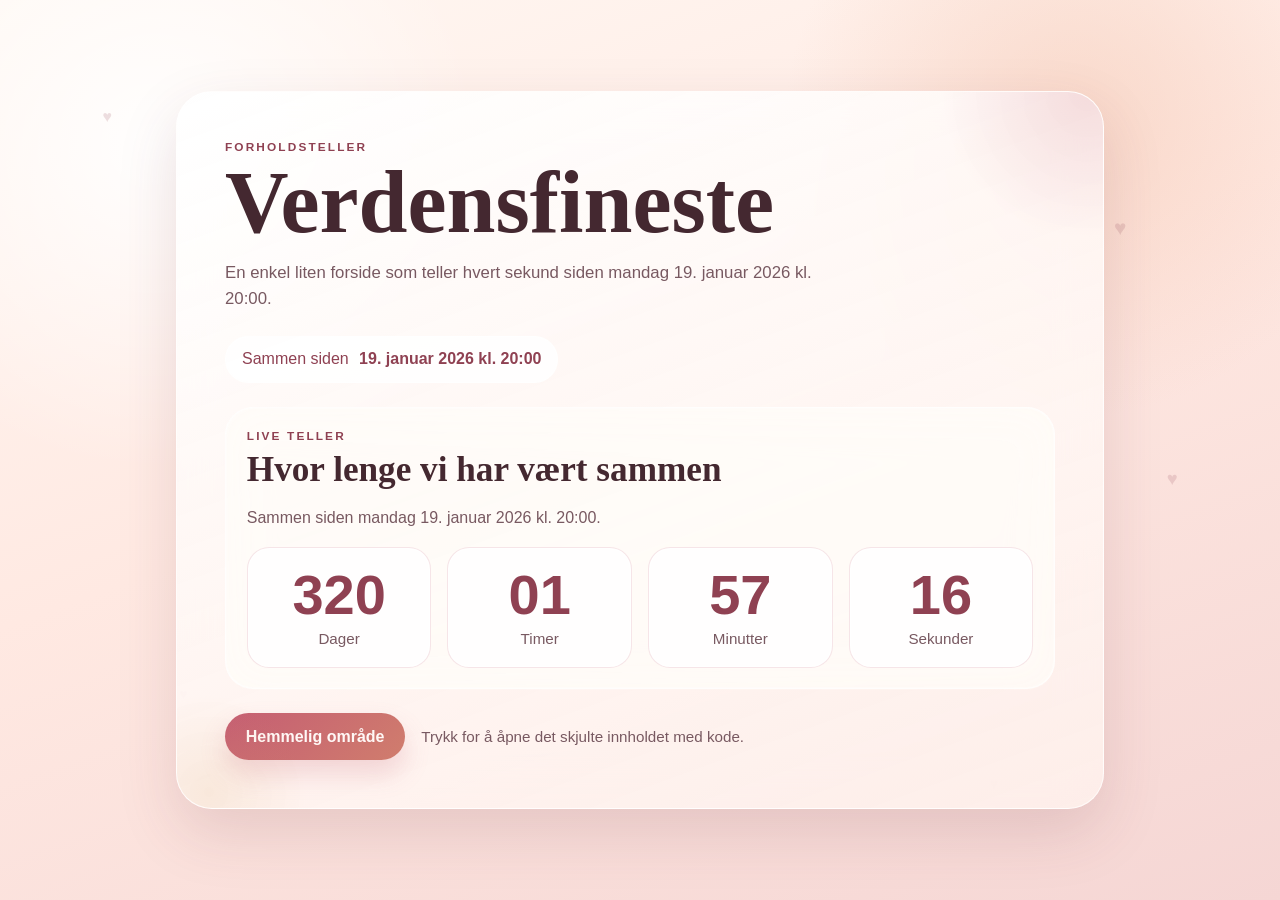
==== index.html @ 54b2a621 "første versjon" ====
<!DOCTYPE html>
<html lang="no">
<head>
  <meta charset="UTF-8">
  <meta name="viewport" content="width=device-width, initial-scale=1.0">
  <title>Forholdsteller | Verdensfineste</title>
  <link rel="stylesheet" href="style.css">
  <script src="script.js" defer></script>
</head>
<body>
  <div class="floating-hearts" aria-hidden="true">
    <span class="heart heart-1">&hearts;</span>
    <span class="heart heart-2">&hearts;</span>
    <span class="heart heart-3">&hearts;</span>
    <span class="heart heart-4">&hearts;</span>
    <span class="heart heart-5">&hearts;</span>
    <span class="heart heart-6">&hearts;</span>
  </div>

  <div class="page-shell">
    <main class="container">
      <section class="hero-card">
        <p class="eyebrow">Forholdsteller</p>
        <h1>Verdensfineste</h1>
        <p class="hero-copy">
          En enkel liten forside som teller hvert sekund siden mandag 19. januar 2026 kl. 20:00.
        </p>

        <div class="start-chip">
          <span>Sammen siden</span>
          <strong id="relationship-start-text">19. januar 2026 kl. 20:00</strong>
        </div>

        <section class="counter-card" aria-labelledby="relationship-title">
          <div class="counter-heading">
            <div>
              <p class="eyebrow">Live teller</p>
              <h2 id="relationship-title">Hvor lenge vi har v&aelig;rt sammen</h2>
            </div>
            <p class="counter-note" id="relationship-status">Oppdateres hvert sekund.</p>
          </div>

          <div class="hero-counter">
            <article class="counter-box">
              <strong class="counter-value" id="relationship-days">0</strong>
              <span class="counter-label">Dager</span>
            </article>
            <article class="counter-box">
              <strong class="counter-value" id="relationship-hours">00</strong>
              <span class="counter-label">Timer</span>
            </article>
            <article class="counter-box">
              <strong class="counter-value" id="relationship-minutes">00</strong>
              <span class="counter-label">Minutter</span>
            </article>
            <article class="counter-box">
              <strong class="counter-value" id="relationship-seconds">00</strong>
              <span class="counter-label">Sekunder</span>
            </article>
          </div>
        </section>

        <div class="hero-actions">
          <button class="secret-button" id="secret-button" type="button">Hemmelig omr&#229;de</button>
          <p class="tiny-note">Trykk for &aring; &aring;pne det skjulte innholdet med kode.</p>
        </div>
      </section>
    </main>
  </div>

  <div class="modal-backdrop" id="secret-modal" aria-hidden="true">
    <div class="modal-card" role="dialog" aria-modal="true" aria-labelledby="secret-title">
      <button class="modal-close" id="modal-close" type="button" aria-label="Lukk">&times;</button>

      <section class="unlock-view" id="unlock-view">
        <p class="eyebrow">Privat</p>
        <h2 id="secret-title">Hemmelig omr&#229;de</h2>
        <p class="modal-copy">
          Skriv inn riktig kode for &aring; &aring;pne bursdagsnedtelling, jubileumer og blomsterp&aring;minnelser.
        </p>

        <form class="secret-form" id="secret-form">
          <label class="field-label" for="secret-code">Kode</label>
          <div class="field-row">
            <input
              class="secret-input"
              id="secret-code"
              name="secret-code"
              type="password"
              autocomplete="off"
              placeholder="Skriv inn koden"
            >
            <button class="unlock-button" type="submit">&Aring;pne</button>
          </div>
          <p class="error-message" id="secret-error" hidden aria-live="polite">Feil kode. Pr&oslash;v igjen.</p>
        </form>
      </section>

      <section class="secret-view" id="secret-view" hidden>
        <div class="modal-header">
          <div>
            <p class="eyebrow">L&aring;st opp</p>
            <h2>Bare for dere to</h2>
          </div>
          <p class="modal-copy">
            Her ligger alt det romantiske som ikke trenger &aring; st&aring; p&aring; forsiden.
          </p>
        </div>

        <div class="secret-grid">
          <article class="secret-panel">
            <p class="panel-kicker">Neste feiring</p>
            <h3>Nedtelling til bursdagen hennes</h3>
            <p class="panel-date" id="birthday-date">2. oktober</p>

            <div class="mini-counter">
              <div class="mini-counter-box">
                <strong id="birthday-days">0</strong>
                <span>Dager</span>
              </div>
              <div class="mini-counter-box">
                <strong id="birthday-hours">00</strong>
                <span>Timer</span>
              </div>
              <div class="mini-counter-box">
                <strong id="birthday-minutes">00</strong>
                <span>Minutter</span>
              </div>
              <div class="mini-counter-box">
                <strong id="birthday-seconds">00</strong>
                <span>Sekunder</span>
              </div>
            </div>

            <p class="panel-note" id="birthday-note">Neste bursdag kommer snart.</p>
          </article>

          <article class="secret-panel">
            <p class="panel-kicker">Neste milep&aelig;l</p>
            <h3 id="anniversary-name">1 uke</h3>
            <p class="panel-date" id="anniversary-date">26. januar 2026 kl. 20:00</p>
            <p class="panel-note" id="anniversary-remaining">7 dager igjen</p>
          </article>

          <article class="secret-panel secret-panel-wide">
            <div class="panel-split">
              <div>
                <p class="panel-kicker">Blomsterp&aring;minnelser</p>
                <h3 id="flower-name">Hver m&aring;ned den 19.</h3>
                <p class="panel-date" id="flower-date">19. juni 2026</p>
                <p class="panel-note" id="flower-remaining">0 dager igjen</p>
              </div>

              <div>
                <p class="panel-kicker">Huskedager</p>
                <ul class="rules-list">
                  <li>Hver m&aring;ned den 19.</li>
                  <li>1 uke f&oslash;r bursdagen hennes</li>
                  <li>P&aring; bursdagen hennes</li>
                  <li>1 uke f&oslash;r &aring;rsdag</li>
                  <li>P&aring; &aring;rsdag</li>
                </ul>
              </div>
            </div>
          </article>

          <article class="secret-panel secret-panel-wide">
            <div class="timeline-heading">
              <div>
                <p class="panel-kicker">Jubileumer</p>
                <h3>Planlagte milep&aelig;ler</h3>
              </div>
              <p class="timeline-copy">
                Alle datoene regnes fra mandag 19. januar 2026 kl. 20:00.
              </p>
            </div>
            <ul class="timeline-list" id="milestone-list"></ul>
          </article>
        </div>
      </section>
    </div>
  </div>
</body>
</html>
---- style.css ----
:root {
  --bg-top: #fff8f3;
  --bg-mid: #ffe9e2;
  --bg-bottom: #f5d6d4;
  --surface: rgba(255, 252, 249, 0.72);
  --surface-strong: rgba(255, 255, 255, 0.92);
  --surface-soft: rgba(255, 247, 243, 0.84);
  --rose: #c55e73;
  --rose-deep: #8f4152;
  --peach: #f3c4ae;
  --gold: #d6a262;
  --ink: #442830;
  --muted: #785961;
  --line: rgba(197, 94, 115, 0.16);
  --shadow: 0 24px 60px rgba(116, 53, 65, 0.15);
  --radius-xl: 36px;
  --radius-lg: 28px;
  --radius-md: 22px;
}

* {
  box-sizing: border-box;
}

html {
  scroll-behavior: smooth;
}

body {
  margin: 0;
  min-height: 100vh;
  color: var(--ink);
  font-family: "Avenir Next", "Trebuchet MS", sans-serif;
  background:
    radial-gradient(circle at 12% 16%, rgba(255, 255, 255, 0.92) 0, rgba(255, 255, 255, 0) 24%),
    radial-gradient(circle at 84% 14%, rgba(243, 196, 174, 0.5) 0, rgba(243, 196, 174, 0) 22%),
    linear-gradient(160deg, var(--bg-top) 0%, var(--bg-mid) 46%, var(--bg-bottom) 100%);
}

body.is-modal-open {
  overflow: hidden;
}

button,
input {
  font: inherit;
}

.page-shell {
  position: relative;
  isolation: isolate;
  overflow: hidden;
}

.container {
  width: min(68rem, calc(100% - 1.5rem));
  min-height: 100vh;
  margin: 0 auto;
  padding: 1.5rem 0;
  display: grid;
  place-items: center;
}

.floating-hearts {
  position: fixed;
  inset: 0;
  pointer-events: none;
  z-index: 0;
}

.heart {
  position: absolute;
  color: rgba(143, 65, 82, 0.16);
  animation: drift 10s ease-in-out infinite;
}

.heart-1 {
  top: 12%;
  left: 8%;
  font-size: 1rem;
}

.heart-2 {
  top: 24%;
  right: 12%;
  font-size: 1.3rem;
  animation-delay: -2s;
}

.heart-3 {
  bottom: 22%;
  left: 14%;
  font-size: 0.9rem;
  animation-delay: -5s;
}

.heart-4 {
  top: 52%;
  right: 8%;
  font-size: 1.15rem;
  animation-delay: -1s;
}

.heart-5 {
  bottom: 12%;
  right: 22%;
  font-size: 0.95rem;
  animation-delay: -3.5s;
}

.heart-6 {
  top: 68%;
  left: 44%;
  font-size: 0.85rem;
  animation-delay: -6s;
}

.hero-card,
.counter-card,
.modal-card,
.secret-panel {
  backdrop-filter: blur(22px);
}

.hero-card {
  position: relative;
  z-index: 1;
  width: min(100%, 58rem);
  padding: clamp(1.6rem, 4vw, 3rem);
  border-radius: var(--radius-xl);
  border: 1px solid rgba(255, 255, 255, 0.72);
  background: linear-gradient(160deg, rgba(255, 255, 255, 0.9), rgba(255, 243, 238, 0.78));
  box-shadow: var(--shadow);
  overflow: hidden;
}

.hero-card::before,
.hero-card::after {
  content: "";
  position: absolute;
  border-radius: 999px;
  pointer-events: none;
}

.hero-card::before {
  width: 18rem;
  height: 18rem;
  top: -9rem;
  right: -8rem;
  background: radial-gradient(circle, rgba(197, 94, 115, 0.18) 0, rgba(197, 94, 115, 0) 72%);
}

.hero-card::after {
  width: 12rem;
  height: 12rem;
  bottom: -5rem;
  left: -4rem;
  background: radial-gradient(circle, rgba(214, 162, 98, 0.15) 0, rgba(214, 162, 98, 0) 72%);
}

.eyebrow,
.panel-kicker {
  margin: 0 0 0.55rem;
  text-transform: uppercase;
  letter-spacing: 0.18em;
  font-size: 0.74rem;
  font-weight: 700;
  color: var(--rose-deep);
}

h1,
h2,
h3 {
  margin: 0;
  font-family: "Iowan Old Style", "Palatino Linotype", Georgia, serif;
  font-weight: 700;
}

h1 {
  font-size: clamp(3rem, 8vw, 5.5rem);
  line-height: 0.92;
  max-width: 8ch;
}

h2 {
  font-size: clamp(1.6rem, 4vw, 2.2rem);
  line-height: 1.08;
}

h3 {
  font-size: clamp(1.2rem, 3.4vw, 1.55rem);
  line-height: 1.15;
}

.hero-copy,
.counter-note,
.modal-copy,
.timeline-copy,
.panel-date,
.tiny-note {
  margin: 0;
  color: var(--muted);
  line-height: 1.6;
}

.hero-copy {
  max-width: 38rem;
  margin-top: 1rem;
  font-size: 1.05rem;
}

.start-chip {
  display: inline-flex;
  flex-wrap: wrap;
  gap: 0.4rem 0.65rem;
  align-items: center;
  margin-top: 1.4rem;
  padding: 0.85rem 1rem;
  border-radius: 999px;
  background: rgba(255, 255, 255, 0.8);
  border: 1px solid rgba(255, 255, 255, 0.72);
  color: var(--rose-deep);
}

.start-chip strong {
  font-weight: 700;
}

.counter-card {
  margin-top: 1.5rem;
  padding: 1.3rem;
  border-radius: var(--radius-lg);
  background: var(--surface);
  border: 1px solid rgba(255, 255, 255, 0.7);
  box-shadow: inset 0 0 0 1px rgba(255, 255, 255, 0.3);
}

.counter-heading {
  display: flex;
  justify-content: space-between;
  align-items: end;
  gap: 1rem;
  flex-wrap: wrap;
  margin-bottom: 1rem;
}

.hero-counter,
.mini-counter,
.secret-grid {
  display: grid;
  gap: 1rem;
}

.hero-counter {
  grid-template-columns: repeat(4, minmax(0, 1fr));
}

.counter-box {
  padding: 1.2rem 1rem;
  border-radius: var(--radius-md);
  background: var(--surface-strong);
  border: 1px solid var(--line);
  text-align: center;
  box-shadow: inset 0 0 0 1px rgba(255, 255, 255, 0.28);
}

.counter-value,
.mini-counter-box strong {
  display: block;
  color: var(--rose-deep);
  line-height: 1;
}

.counter-value {
  font-size: clamp(2rem, 5vw, 3.5rem);
}

.counter-label,
.mini-counter-box span {
  display: block;
  margin-top: 0.45rem;
  color: var(--muted);
  font-size: 0.95rem;
}

.hero-actions {
  margin-top: 1.5rem;
  display: flex;
  flex-wrap: wrap;
  gap: 0.85rem 1rem;
  align-items: center;
}

.secret-button,
.unlock-button {
  border: 0;
  cursor: pointer;
  transition: transform 0.2s ease, box-shadow 0.2s ease, background 0.2s ease;
}

.secret-button {
  padding: 0.9rem 1.3rem;
  border-radius: 999px;
  background: linear-gradient(135deg, var(--rose), #d07d6d);
  color: #fff8f6;
  box-shadow: 0 14px 26px rgba(197, 94, 115, 0.22);
  font-weight: 700;
}

.secret-button:hover,
.secret-button:focus-visible,
.unlock-button:hover,
.unlock-button:focus-visible,
.modal-close:hover,
.modal-close:focus-visible {
  transform: translateY(-1px);
}

.tiny-note {
  font-size: 0.95rem;
}

.modal-backdrop {
  position: fixed;
  inset: 0;
  z-index: 10;
  display: flex;
  align-items: center;
  justify-content: center;
  padding: 1rem;
  background: rgba(76, 43, 52, 0.26);
  opacity: 0;
  visibility: hidden;
  pointer-events: none;
  transition: opacity 0.28s ease, visibility 0.28s ease;
}

.modal-backdrop.is-open {
  opacity: 1;
  visibility: visible;
  pointer-events: auto;
}

.modal-card {
  position: relative;
  width: min(100%, 60rem);
  max-height: min(92vh, 58rem);
  overflow: auto;
  padding: 1.35rem;
  border-radius: 32px;
  border: 1px solid rgba(255, 255, 255, 0.78);
  background: linear-gradient(180deg, rgba(255, 253, 251, 0.97), rgba(255, 244, 240, 0.92));
  box-shadow: 0 34px 70px rgba(78, 41, 52, 0.24);
  transform: translateY(20px) scale(0.985);
  transition: transform 0.28s ease;
}

.modal-backdrop.is-open .modal-card {
  transform: translateY(0) scale(1);
}

.modal-close {
  position: sticky;
  top: 0;
  margin-left: auto;
  display: grid;
  place-items: center;
  width: 2.3rem;
  height: 2.3rem;
  border: 0;
  border-radius: 999px;
  background: rgba(255, 255, 255, 0.9);
  color: var(--rose-deep);
  cursor: pointer;
  font-size: 1.25rem;
  box-shadow: 0 10px 18px rgba(78, 41, 52, 0.1);
}

.unlock-view,
.secret-view {
  animation: soft-rise 0.35s ease both;
}

.unlock-view {
  padding: 0.2rem 0.2rem 0.6rem;
}

.secret-form {
  margin-top: 1.4rem;
}

.field-label {
  display: block;
  margin-bottom: 0.5rem;
  color: var(--ink);
  font-weight: 700;
}

.field-row {
  display: flex;
  gap: 0.75rem;
}

.secret-input {
  flex: 1;
  min-width: 0;
  padding: 0.95rem 1rem;
  border-radius: 18px;
  border: 1px solid var(--line);
  background: rgba(255, 255, 255, 0.95);
  color: var(--ink);
  box-shadow: inset 0 0 0 1px rgba(255, 255, 255, 0.4);
}

.secret-input:focus-visible {
  outline: 2px solid rgba(197, 94, 115, 0.35);
  outline-offset: 2px;
}

.unlock-button {
  padding: 0.95rem 1.15rem;
  border-radius: 18px;
  background: linear-gradient(135deg, rgba(197, 94, 115, 0.16), rgba(214, 162, 98, 0.2));
  color: var(--rose-deep);
  font-weight: 700;
}

.error-message {
  margin: 0.65rem 0 0;
  color: #a14357;
  font-size: 0.95rem;
}

.modal-header {
  display: flex;
  justify-content: space-between;
  gap: 1rem;
  align-items: end;
  flex-wrap: wrap;
  margin-bottom: 1rem;
}

.secret-grid {
  grid-template-columns: repeat(2, minmax(0, 1fr));
}

.secret-panel {
  padding: 1.15rem;
  border-radius: 26px;
  border: 1px solid var(--line);
  background: var(--surface-soft);
  box-shadow: inset 0 0 0 1px rgba(255, 255, 255, 0.34);
}

.secret-panel-wide {
  grid-column: 1 / -1;
}

.panel-date {
  margin-top: 0.65rem;
}

.panel-note {
  margin: 0.85rem 0 0;
  color: var(--rose-deep);
  font-weight: 700;
  line-height: 1.5;
}

.mini-counter {
  margin-top: 1rem;
  grid-template-columns: repeat(4, minmax(0, 1fr));
}

.mini-counter-box {
  padding: 0.9rem 0.6rem;
  border-radius: 18px;
  background: rgba(255, 255, 255, 0.92);
  border: 1px solid var(--line);
  text-align: center;
}

.mini-counter-box strong {
  font-size: clamp(1.35rem, 4vw, 2rem);
}

.panel-split {
  display: grid;
  grid-template-columns: minmax(0, 1fr) minmax(0, 0.95fr);
  gap: 1rem;
}

.rules-list,
.timeline-list {
  list-style: none;
  margin: 0;
  padding: 0;
}

.rules-list {
  display: grid;
  gap: 0.7rem;
}

.rules-list li,
.timeline-item {
  padding: 0.9rem 1rem;
  border-radius: 18px;
  border: 1px solid var(--line);
  background: rgba(255, 255, 255, 0.9);
}

.timeline-heading {
  display: flex;
  justify-content: space-between;
  align-items: end;
  gap: 1rem;
  flex-wrap: wrap;
  margin-bottom: 1rem;
}

.timeline-list {
  display: grid;
  gap: 0.75rem;
}

.timeline-item {
  display: flex;
  justify-content: space-between;
  align-items: center;
  gap: 0.85rem;
}

.timeline-item-copy {
  display: grid;
  gap: 0.25rem;
}

.timeline-item-copy strong {
  font-size: 1rem;
}

.timeline-item-copy span {
  color: var(--muted);
  line-height: 1.45;
}

.timeline-badge {
  display: inline-flex;
  align-items: center;
  justify-content: center;
  padding: 0.45rem 0.8rem;
  border-radius: 999px;
  background: rgba(245, 223, 216, 0.95);
  color: var(--rose-deep);
  font-size: 0.86rem;
  font-weight: 700;
  white-space: nowrap;
}

.timeline-item.is-next {
  border-color: rgba(143, 65, 82, 0.34);
  box-shadow: inset 0 0 0 1px rgba(143, 65, 82, 0.1);
}

.timeline-item.is-past {
  opacity: 0.76;
}

@keyframes drift {
  0%,
  100% {
    transform: translateY(0) scale(1);
    opacity: 0.16;
  }

  50% {
    transform: translateY(-12px) scale(1.06);
    opacity: 0.28;
  }
}

@keyframes soft-rise {
  from {
    opacity: 0;
    transform: translateY(8px);
  }

  to {
    opacity: 1;
    transform: translateY(0);
  }
}

@media (max-width: 48rem) {
  .container {
    width: min(100% - 1rem, 68rem);
    padding: 1rem 0;
  }

  .hero-card {
    border-radius: 28px;
  }

  .hero-counter,
  .mini-counter,
  .secret-grid,
  .panel-split {
    grid-template-columns: repeat(2, minmax(0, 1fr));
  }

  .counter-heading,
  .modal-header,
  .timeline-heading {
    align-items: start;
  }

  .field-row {
    flex-direction: column;
  }

  .unlock-button {
    width: 100%;
  }

  .timeline-item {
    flex-direction: column;
    align-items: flex-start;
  }
}

@media (max-width: 34rem) {
  .hero-counter,
  .mini-counter,
  .secret-grid,
  .panel-split {
    grid-template-columns: 1fr;
  }

  .start-chip {
    border-radius: 22px;
  }

  .modal-card {
    padding: 1rem;
    border-radius: 26px;
  }
}

@media (prefers-reduced-motion: reduce) {
  html {
    scroll-behavior: auto;
  }

  *,
  *::before,
  *::after {
    animation-duration: 0.01ms !important;
    animation-iteration-count: 1 !important;
    transition-duration: 0.01ms !important;
  }
}
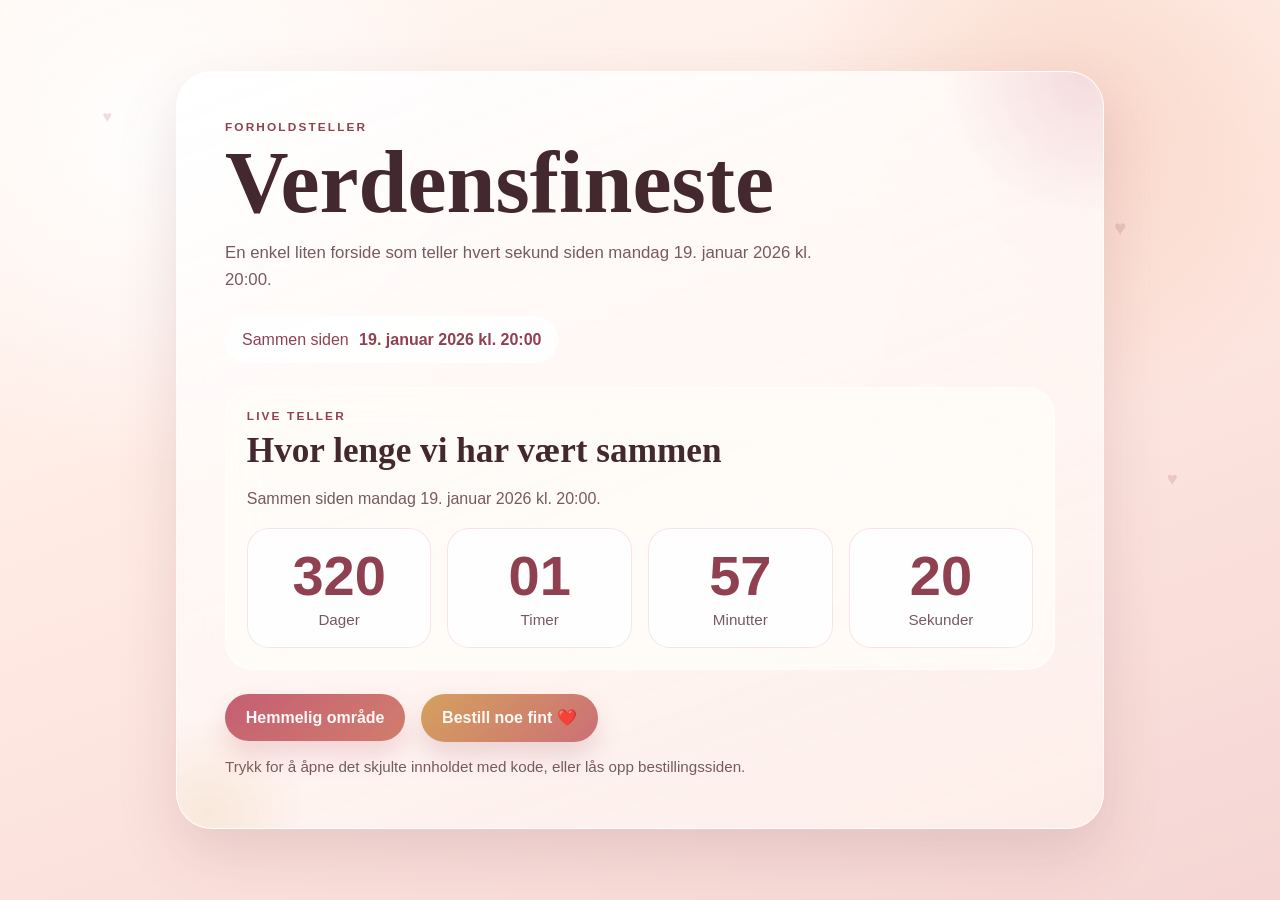
==== commit a600731e: "koblet til formspree" ====
--- a/index.html
+++ b/index.html
@@ -62,7 +62,8 @@
 
         <div class="hero-actions">
           <button class="secret-button" id="secret-button" type="button">Hemmelig omr&#229;de</button>
-          <p class="tiny-note">Trykk for &aring; &aring;pne det skjulte innholdet med kode.</p>
+          <button class="order-button" id="order-button" type="button">Bestill noe fint &#10084;&#65039;</button>
+          <p class="tiny-note hero-note">Trykk for &aring; &aring;pne det skjulte innholdet med kode, eller l&aring;s opp bestillingssiden.</p>
         </div>
       </section>
     </main>
@@ -180,5 +181,35 @@
       </section>
     </div>
   </div>
+
+  <div class="modal-backdrop" id="order-modal" aria-hidden="true">
+    <div class="modal-card modal-card-compact" role="dialog" aria-modal="true" aria-labelledby="order-title">
+      <button class="modal-close" id="order-modal-close" type="button" aria-label="Lukk">&times;</button>
+
+      <section class="unlock-view">
+        <p class="eyebrow">Privat bestilling</p>
+        <h2 id="order-title">Bestill noe fint &#10084;&#65039;</h2>
+        <p class="modal-copy">
+          Skriv inn koden for &aring; &aring;pne bestillingssiden. Dette er bare enkel klientbeskyttelse, ikke ekte sikkerhet.
+        </p>
+
+        <form class="secret-form" id="order-form">
+          <label class="field-label" for="order-code">Kode</label>
+          <div class="field-row">
+            <input
+              class="secret-input"
+              id="order-code"
+              name="order-code"
+              type="password"
+              autocomplete="off"
+              placeholder="Skriv inn koden"
+            >
+            <button class="unlock-button order-unlock-button" type="submit">&Aring;pne bestilling</button>
+          </div>
+          <p class="error-message" id="order-error" hidden aria-live="polite">Feil kode &#10084;&#65039; pr&oslash;v igjen</p>
+        </form>
+      </section>
+    </div>
+  </div>
 </body>
 </html>
--- a/style.css
+++ b/style.css
@@ -42,7 +42,9 @@
 }
 
 button,
-input {
+input,
+textarea,
+select {
   font: inherit;
 }
 
@@ -292,9 +294,11 @@
 }
 
 .secret-button,
-.unlock-button {
+.unlock-button,
+.order-button,
+.order-submit-button,
+.back-link {
   border: 0;
-  cursor: pointer;
   transition: transform 0.2s ease, box-shadow 0.2s ease, background 0.2s ease;
 }
 
@@ -307,13 +311,39 @@
   font-weight: 700;
 }
 
+.order-button,
+.order-submit-button {
+  padding: 0.9rem 1.3rem;
+  border-radius: 999px;
+  background: linear-gradient(135deg, #d5a15d, #cc6f76);
+  color: #fffaf6;
+  box-shadow: 0 14px 26px rgba(143, 65, 82, 0.18);
+  font-weight: 700;
+}
+
+.order-button,
+.order-submit-button,
+.back-link {
+  cursor: pointer;
+}
+
 .secret-button:hover,
 .secret-button:focus-visible,
+.order-button:hover,
+.order-button:focus-visible,
+.order-submit-button:hover,
+.order-submit-button:focus-visible,
+.back-link:hover,
+.back-link:focus-visible,
 .unlock-button:hover,
 .unlock-button:focus-visible,
 .modal-close:hover,
 .modal-close:focus-visible {
   transform: translateY(-1px);
+}
+
+.hero-note {
+  flex-basis: 100%;
 }
 
 .tiny-note {
@@ -355,6 +385,11 @@
   transition: transform 0.28s ease;
 }
 
+.modal-card-compact {
+  width: min(100%, 34rem);
+  max-height: none;
+}
+
 .modal-backdrop.is-open .modal-card {
   transform: translateY(0) scale(1);
 }
@@ -567,6 +602,250 @@
   opacity: 0.76;
 }
 
+.order-container {
+  align-items: start;
+  padding: 2rem 0;
+}
+
+.order-hero {
+  width: min(100%, 62rem);
+}
+
+.back-link {
+  display: inline-flex;
+  align-items: center;
+  gap: 0.5rem;
+  margin-bottom: 1.25rem;
+  padding: 0.8rem 1rem;
+  border-radius: 999px;
+  background: rgba(255, 255, 255, 0.82);
+  color: var(--rose-deep);
+  text-decoration: none;
+  box-shadow: 0 12px 24px rgba(116, 53, 65, 0.08);
+}
+
+.order-copy {
+  max-width: 42rem;
+}
+
+.order-request-form {
+  margin-top: 1.75rem;
+  display: grid;
+  gap: 1.2rem;
+}
+
+.order-form-grid,
+.field-cluster,
+.service-grid {
+  display: grid;
+  gap: 1rem;
+}
+
+.order-form-grid {
+  grid-template-columns: minmax(0, 1.05fr) minmax(0, 0.95fr);
+}
+
+.field-cluster,
+.service-grid {
+  grid-template-columns: repeat(2, minmax(0, 1fr));
+}
+
+.form-panel,
+.service-card {
+  padding: 1.2rem;
+  border-radius: 26px;
+  border: 1px solid var(--line);
+  background: var(--surface);
+  box-shadow: inset 0 0 0 1px rgba(255, 255, 255, 0.32);
+}
+
+.form-panel {
+  display: grid;
+  gap: 1rem;
+}
+
+.services-shell {
+  gap: 1.25rem;
+}
+
+.form-field,
+.option-group,
+.service-options {
+  display: grid;
+  gap: 0.55rem;
+}
+
+.panel-copy,
+.service-copy span,
+.summary-copy {
+  margin: 0;
+  color: var(--muted);
+  line-height: 1.6;
+}
+
+.text-input,
+.text-area {
+  width: 100%;
+  min-width: 0;
+  padding: 0.95rem 1rem;
+  border-radius: 18px;
+  border: 1px solid var(--line);
+  background: rgba(255, 255, 255, 0.95);
+  color: var(--ink);
+  box-shadow: inset 0 0 0 1px rgba(255, 255, 255, 0.4);
+}
+
+.text-area {
+  min-height: 8.5rem;
+  resize: vertical;
+}
+
+.text-input:focus-visible,
+.text-area:focus-visible {
+  outline: 2px solid rgba(197, 94, 115, 0.35);
+  outline-offset: 2px;
+}
+
+.service-card {
+  display: grid;
+  gap: 1rem;
+  background: var(--surface-soft);
+}
+
+.service-card.is-selected {
+  border-color: rgba(143, 65, 82, 0.34);
+  box-shadow:
+    inset 0 0 0 1px rgba(143, 65, 82, 0.08),
+    0 16px 28px rgba(143, 65, 82, 0.08);
+}
+
+.service-toggle {
+  display: flex;
+  gap: 0.85rem;
+  align-items: flex-start;
+  cursor: pointer;
+}
+
+.service-toggle input,
+.choice-chip input {
+  accent-color: var(--rose);
+}
+
+.service-copy {
+  display: grid;
+  gap: 0.25rem;
+}
+
+.service-title {
+  font-family: "Iowan Old Style", "Palatino Linotype", Georgia, serif;
+  font-size: 1.25rem;
+  line-height: 1.15;
+}
+
+.service-options {
+  padding-top: 0.2rem;
+  border-top: 1px solid rgba(197, 94, 115, 0.14);
+}
+
+.option-group-title {
+  margin: 0;
+  color: var(--rose-deep);
+  font-size: 0.95rem;
+  font-weight: 700;
+}
+
+.choice-row {
+  display: flex;
+  flex-wrap: wrap;
+  gap: 0.65rem;
+}
+
+.choice-chip {
+  display: inline-flex;
+  align-items: center;
+  gap: 0.5rem;
+  padding: 0.78rem 0.92rem;
+  border-radius: 18px;
+  border: 1px solid var(--line);
+  background: rgba(255, 255, 255, 0.9);
+  cursor: pointer;
+  transition: transform 0.2s ease, border-color 0.2s ease, background 0.2s ease, opacity 0.2s ease;
+}
+
+.choice-chip.is-selected {
+  border-color: rgba(143, 65, 82, 0.34);
+  background: rgba(255, 244, 240, 0.98);
+}
+
+.choice-chip.is-disabled {
+  opacity: 0.56;
+}
+
+.order-summary-list {
+  list-style: none;
+  margin: 0;
+  padding: 0;
+  display: grid;
+  gap: 0.75rem;
+}
+
+.order-summary-list li {
+  padding: 0.9rem 1rem;
+  border-radius: 18px;
+  border: 1px solid var(--line);
+  background: rgba(255, 255, 255, 0.92);
+}
+
+.order-summary-list strong {
+  display: block;
+  margin-bottom: 0.25rem;
+  color: var(--rose-deep);
+}
+
+.summary-empty {
+  color: var(--muted);
+}
+
+.status-message {
+  padding: 0.95rem 1rem;
+  border-radius: 18px;
+  border: 1px solid transparent;
+  line-height: 1.55;
+}
+
+.status-message.is-info {
+  color: #6d4c54;
+  border-color: rgba(214, 162, 98, 0.22);
+  background: rgba(255, 247, 236, 0.92);
+}
+
+.status-message.is-success {
+  color: #7a3044;
+  border-color: rgba(197, 94, 115, 0.2);
+  background: rgba(255, 241, 244, 0.96);
+}
+
+.status-message.is-error {
+  color: #a14357;
+  border-color: rgba(161, 67, 87, 0.18);
+  background: rgba(255, 242, 244, 0.96);
+}
+
+.submit-row {
+  display: flex;
+  justify-content: space-between;
+  align-items: center;
+  gap: 1rem;
+  flex-wrap: wrap;
+}
+
+.order-submit-button[disabled] {
+  cursor: not-allowed;
+  opacity: 0.68;
+  transform: none;
+  box-shadow: none;
+}
+
 @keyframes drift {
   0%,
   100% {
@@ -605,8 +884,14 @@
   .hero-counter,
   .mini-counter,
   .secret-grid,
-  .panel-split {
+  .panel-split,
+  .field-cluster,
+  .service-grid {
     grid-template-columns: repeat(2, minmax(0, 1fr));
+  }
+
+  .order-form-grid {
+    grid-template-columns: 1fr;
   }
 
   .counter-heading,
@@ -633,7 +918,10 @@
   .hero-counter,
   .mini-counter,
   .secret-grid,
-  .panel-split {
+  .panel-split,
+  .order-form-grid,
+  .field-cluster,
+  .service-grid {
     grid-template-columns: 1fr;
   }
 
@@ -644,6 +932,16 @@
   .modal-card {
     padding: 1rem;
     border-radius: 26px;
+  }
+
+  .submit-row {
+    align-items: stretch;
+  }
+
+  .back-link,
+  .order-submit-button {
+    width: 100%;
+    justify-content: center;
   }
 }
 
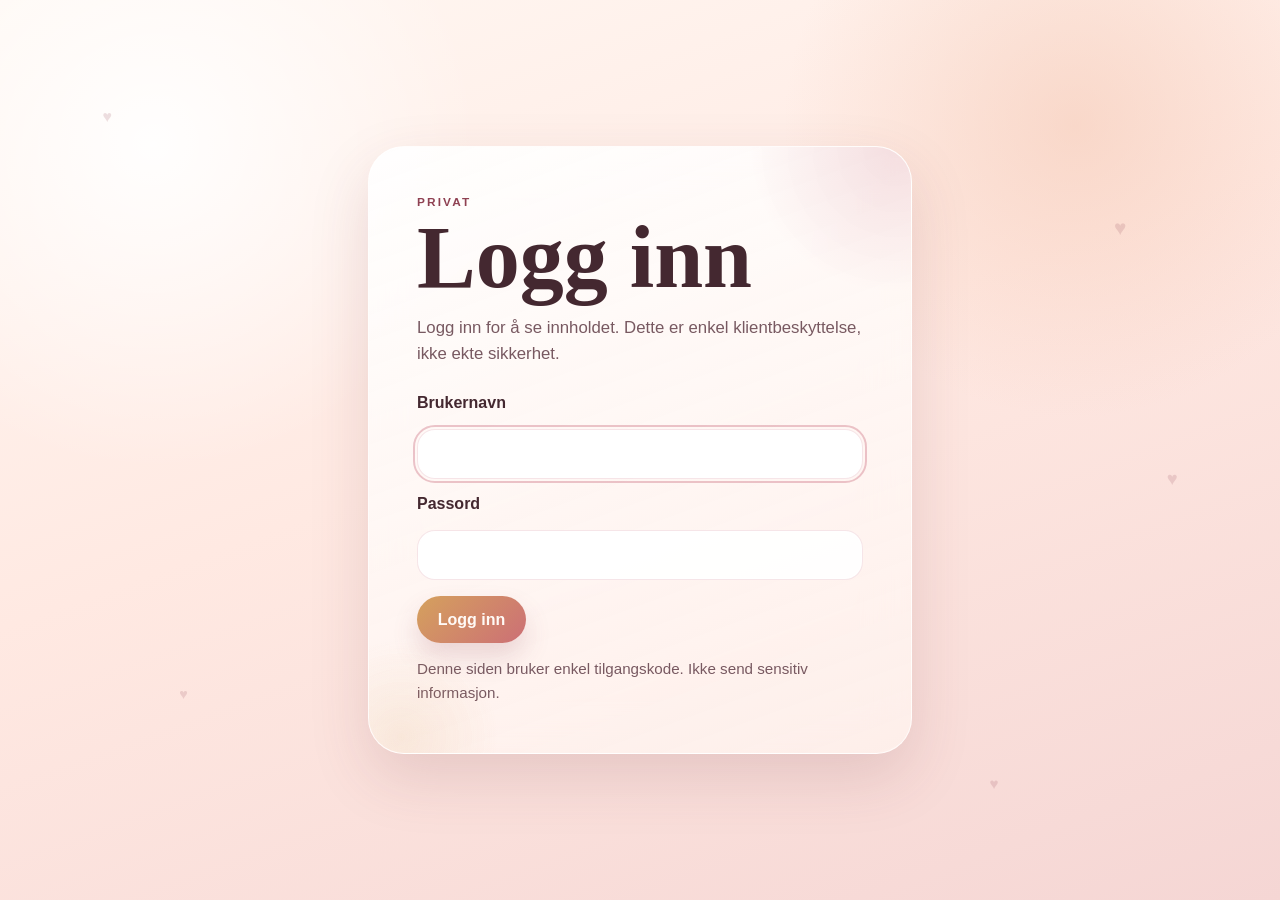
==== commit 69416504: "legg til innlogging" ====
--- a/index.html
+++ b/index.html
@@ -4,6 +4,18 @@
   <meta charset="UTF-8">
   <meta name="viewport" content="width=device-width, initial-scale=1.0">
   <title>Forholdsteller | Verdensfineste</title>
+  <script>
+    // Dette er enkel klientbeskyttelse, ikke ekte sikkerhet.
+    (function () {
+      try {
+        if (window.sessionStorage.getItem("siteLoginGranted") === "granted") {
+          document.documentElement.classList.add("has-login-access");
+        }
+      } catch (error) {
+        document.documentElement.classList.remove("has-login-access");
+      }
+    })();
+  </script>
   <link rel="stylesheet" href="style.css">
   <script src="script.js" defer></script>
 </head>
@@ -17,7 +29,52 @@
     <span class="heart heart-6">&hearts;</span>
   </div>
 
-  <div class="page-shell">
+  <div class="login-shell" id="login-shell">
+    <main class="login-container">
+      <section class="hero-card login-card" aria-labelledby="login-title">
+        <p class="eyebrow">Privat</p>
+        <h1 id="login-title">Logg inn</h1>
+        <p class="hero-copy">
+          Logg inn for &aring; se innholdet. Dette er enkel klientbeskyttelse, ikke ekte sikkerhet.
+        </p>
+
+        <form class="login-form" id="login-form">
+          <label class="form-field" for="login-username">
+            <span class="field-label">Brukernavn</span>
+            <input
+              class="text-input"
+              id="login-username"
+              name="login-username"
+              type="text"
+              autocomplete="off"
+              required
+            >
+          </label>
+
+          <label class="form-field" for="login-password">
+            <span class="field-label">Passord</span>
+            <input
+              class="text-input"
+              id="login-password"
+              name="login-password"
+              type="password"
+              autocomplete="off"
+              required
+            >
+          </label>
+
+          <div class="login-actions">
+            <button class="order-button" type="submit">Logg inn</button>
+            <p class="tiny-note login-note">Denne siden bruker enkel tilgangskode. Ikke send sensitiv informasjon.</p>
+          </div>
+
+          <p class="error-message" id="login-error" hidden aria-live="polite">Feil brukernavn eller passord ❤️</p>
+        </form>
+      </section>
+    </main>
+  </div>
+
+  <div class="page-shell" id="site-content">
     <main class="container">
       <section class="hero-card">
         <p class="eyebrow">Forholdsteller</p>
@@ -63,7 +120,8 @@
         <div class="hero-actions">
           <button class="secret-button" id="secret-button" type="button">Hemmelig omr&#229;de</button>
           <button class="order-button" id="order-button" type="button">Bestill noe fint &#10084;&#65039;</button>
-          <p class="tiny-note hero-note">Trykk for &aring; &aring;pne det skjulte innholdet med kode, eller l&aring;s opp bestillingssiden.</p>
+          <button class="logout-button" id="logout-button" type="button">Logg ut</button>
+          <p class="tiny-note hero-note">Trykk for &aring; &aring;pne det skjulte innholdet eller g&aring; videre til bestillingssiden.</p>
         </div>
       </section>
     </main>
@@ -72,36 +130,11 @@
   <div class="modal-backdrop" id="secret-modal" aria-hidden="true">
     <div class="modal-card" role="dialog" aria-modal="true" aria-labelledby="secret-title">
       <button class="modal-close" id="modal-close" type="button" aria-label="Lukk">&times;</button>
-
-      <section class="unlock-view" id="unlock-view">
-        <p class="eyebrow">Privat</p>
-        <h2 id="secret-title">Hemmelig omr&#229;de</h2>
-        <p class="modal-copy">
-          Skriv inn riktig kode for &aring; &aring;pne bursdagsnedtelling, jubileumer og blomsterp&aring;minnelser.
-        </p>
-
-        <form class="secret-form" id="secret-form">
-          <label class="field-label" for="secret-code">Kode</label>
-          <div class="field-row">
-            <input
-              class="secret-input"
-              id="secret-code"
-              name="secret-code"
-              type="password"
-              autocomplete="off"
-              placeholder="Skriv inn koden"
-            >
-            <button class="unlock-button" type="submit">&Aring;pne</button>
-          </div>
-          <p class="error-message" id="secret-error" hidden aria-live="polite">Feil kode. Pr&oslash;v igjen.</p>
-        </form>
-      </section>
-
-      <section class="secret-view" id="secret-view" hidden>
+      <section class="secret-view" id="secret-view">
         <div class="modal-header">
           <div>
             <p class="eyebrow">L&aring;st opp</p>
-            <h2>Bare for dere to</h2>
+            <h2 id="secret-title">Bare for dere to</h2>
           </div>
           <p class="modal-copy">
             Her ligger alt det romantiske som ikke trenger &aring; st&aring; p&aring; forsiden.
@@ -181,35 +214,5 @@
       </section>
     </div>
   </div>
-
-  <div class="modal-backdrop" id="order-modal" aria-hidden="true">
-    <div class="modal-card modal-card-compact" role="dialog" aria-modal="true" aria-labelledby="order-title">
-      <button class="modal-close" id="order-modal-close" type="button" aria-label="Lukk">&times;</button>
-
-      <section class="unlock-view">
-        <p class="eyebrow">Privat bestilling</p>
-        <h2 id="order-title">Bestill noe fint &#10084;&#65039;</h2>
-        <p class="modal-copy">
-          Skriv inn koden for &aring; &aring;pne bestillingssiden. Dette er bare enkel klientbeskyttelse, ikke ekte sikkerhet.
-        </p>
-
-        <form class="secret-form" id="order-form">
-          <label class="field-label" for="order-code">Kode</label>
-          <div class="field-row">
-            <input
-              class="secret-input"
-              id="order-code"
-              name="order-code"
-              type="password"
-              autocomplete="off"
-              placeholder="Skriv inn koden"
-            >
-            <button class="unlock-button order-unlock-button" type="submit">&Aring;pne bestilling</button>
-          </div>
-          <p class="error-message" id="order-error" hidden aria-live="polite">Feil kode &#10084;&#65039; pr&oslash;v igjen</p>
-        </form>
-      </section>
-    </div>
-  </div>
 </body>
 </html>
--- a/style.css
+++ b/style.css
@@ -37,6 +37,18 @@
     linear-gradient(160deg, var(--bg-top) 0%, var(--bg-mid) 46%, var(--bg-bottom) 100%);
 }
 
+html:not(.has-login-access) #site-content {
+  display: none;
+}
+
+html.has-login-access #login-shell {
+  display: none;
+}
+
+html:not(.has-login-access) body.order-protected-page {
+  visibility: hidden;
+}
+
 body.is-modal-open {
   overflow: hidden;
 }
@@ -54,7 +66,21 @@
   overflow: hidden;
 }
 
+.login-shell {
+  position: relative;
+  isolation: isolate;
+}
+
 .container {
+  width: min(68rem, calc(100% - 1.5rem));
+  min-height: 100vh;
+  margin: 0 auto;
+  padding: 1.5rem 0;
+  display: grid;
+  place-items: center;
+}
+
+.login-container {
   width: min(68rem, calc(100% - 1.5rem));
   min-height: 100vh;
   margin: 0 auto;
@@ -297,6 +323,7 @@
 .unlock-button,
 .order-button,
 .order-submit-button,
+.logout-button,
 .back-link {
   border: 0;
   transition: transform 0.2s ease, box-shadow 0.2s ease, background 0.2s ease;
@@ -321,8 +348,18 @@
   font-weight: 700;
 }
 
+.logout-button {
+  padding: 0.9rem 1.3rem;
+  border-radius: 999px;
+  background: rgba(255, 255, 255, 0.84);
+  color: var(--rose-deep);
+  box-shadow: 0 12px 24px rgba(116, 53, 65, 0.1);
+  font-weight: 700;
+}
+
 .order-button,
 .order-submit-button,
+.logout-button,
 .back-link {
   cursor: pointer;
 }
@@ -333,6 +370,8 @@
 .order-button:focus-visible,
 .order-submit-button:hover,
 .order-submit-button:focus-visible,
+.logout-button:hover,
+.logout-button:focus-visible,
 .back-link:hover,
 .back-link:focus-visible,
 .unlock-button:hover,
@@ -348,6 +387,32 @@
 
 .tiny-note {
   font-size: 0.95rem;
+}
+
+.login-card {
+  width: min(100%, 34rem);
+}
+
+.login-form {
+  max-width: 28rem;
+  margin-top: 1.6rem;
+  display: grid;
+  gap: 1rem;
+}
+
+.login-actions {
+  display: grid;
+  gap: 0.85rem;
+  justify-items: start;
+}
+
+.login-note,
+.order-security-note {
+  max-width: 34rem;
+}
+
+.order-security-note {
+  text-align: center;
 }
 
 .modal-backdrop {
@@ -877,6 +942,11 @@
     padding: 1rem 0;
   }
 
+  .login-container {
+    width: min(100% - 1rem, 68rem);
+    padding: 1rem 0;
+  }
+
   .hero-card {
     border-radius: 28px;
   }
@@ -939,7 +1009,8 @@
   }
 
   .back-link,
-  .order-submit-button {
+  .order-submit-button,
+  .logout-button {
     width: 100%;
     justify-content: center;
   }
